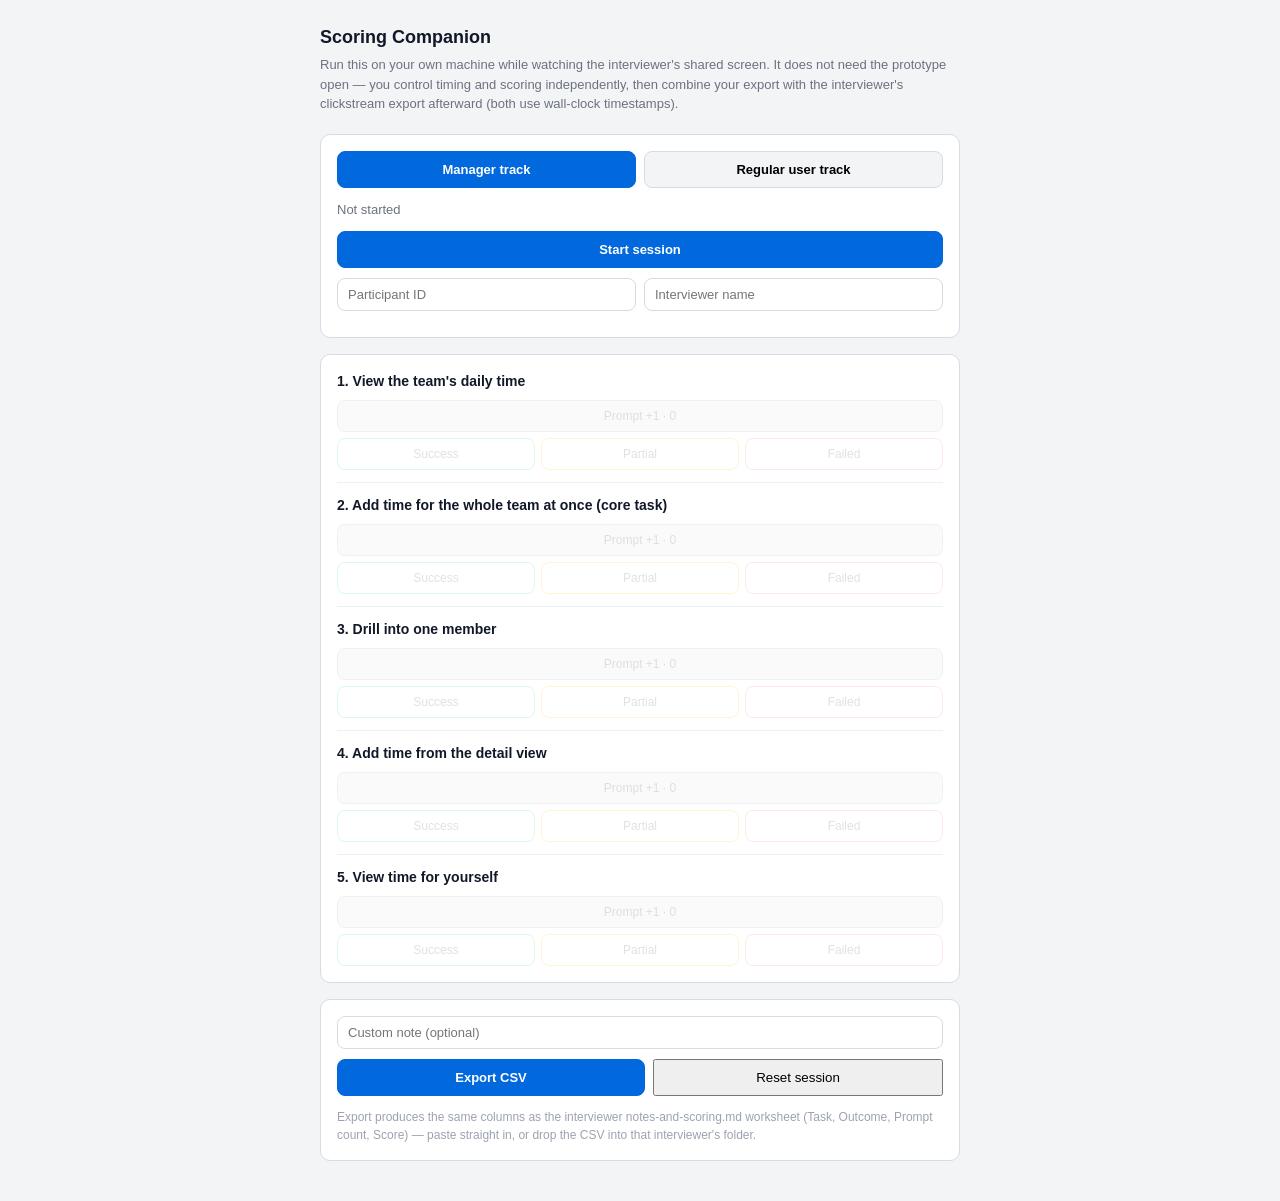
==== scoring-companion.html @ 5431b815 "Initial commit: Time Logged prototype" ====
<!DOCTYPE html>
<html lang="en">
<head>
<meta charset="UTF-8">
<title>Scoring Companion — Time Logged User Testing</title>
<style>
  * { box-sizing: border-box; }
  body {
    font: 14px/1.5 Roboto, -apple-system, sans-serif;
    background: #F3F4F6;
    color: #111827;
    margin: 0;
    padding: 24px;
  }
  .wrap { max-width: 640px; margin: 0 auto; }
  h1 { font-size: 18px; margin: 0 0 4px; }
  .sub { color: #6B7280; font-size: 13px; margin-bottom: 20px; }
  .card {
    background: #fff;
    border: 1px solid #D6DBE6;
    border-radius: 10px;
    padding: 16px;
    margin-bottom: 16px;
  }
  .track-tabs { display: flex; gap: 8px; margin-bottom: 12px; }
  .track-tabs button {
    flex: 1; padding: 10px; border-radius: 8px; border: 1px solid #D6DBE6;
    background: #F3F4F6; font-size: 13px; font-weight: 600; cursor: pointer;
  }
  .track-tabs button.active { background: #0168DD; color: #fff; border-color: #0168DD; }
  .row { display: flex; gap: 8px; margin-bottom: 10px; align-items: center; }
  input[type=text] {
    flex: 1; padding: 8px 10px; border: 1px solid #D6DBE6; border-radius: 8px; font-size: 13px;
  }
  button.primary {
    padding: 10px 16px; border-radius: 8px; border: 1px solid #0168DD;
    background: #0168DD; color: #fff; font-weight: 600; font-size: 13px; cursor: pointer;
  }
  button.primary:hover { background: #015bc0; }
  button.danger { background: #dc2626; border-color: #dc2626; }
  button.danger:hover { background: #b91c1c; }
  #stats { color: #6B7280; font-size: 13px; margin-bottom: 12px; }
  .task { border-top: 1px solid #eef0f3; padding-top: 12px; margin-top: 12px; }
  .task:first-child { border-top: none; padding-top: 0; margin-top: 0; }
  .task-label { font-weight: 600; font-size: 14px; margin-bottom: 8px; }
  .task-row { display: flex; gap: 6px; margin-bottom: 6px; }
  .task-row button {
    flex: 1; padding: 8px 4px; border-radius: 8px; border: 1px solid #D6DBE6;
    background: #F3F4F6; font-size: 12px; cursor: pointer;
  }
  .task-row button:hover { background: #e5e7eb; }
  .outcome-row { display: flex; gap: 6px; }
  .outcome-row button { flex: 1; padding: 8px 4px; border-radius: 8px; font-size: 12px; cursor: pointer; }
  .outcome-success { border: 1px solid #a7f3d0; background: #fff; }
  .outcome-success.active { background: #10b981; color: #fff; border-color: #10b981; font-weight: 600; }
  .outcome-partial { border: 1px solid #fde68a; background: #fff; }
  .outcome-partial.active { background: #f59e0b; color: #fff; border-color: #f59e0b; font-weight: 600; }
  .outcome-failed { border: 1px solid #fecaca; background: #fff; }
  .outcome-failed.active { background: #dc2626; color: #fff; border-color: #dc2626; font-weight: 600; }
  button:disabled { opacity: .4; cursor: not-allowed; }
  .hint { color: #9ca3af; font-size: 12px; margin-top: 12px; line-height: 1.5; }
  .export-row { display: flex; gap: 8px; }
  .export-row button { flex: 1; }
</style>
</head>
<body>
<div class="wrap">
  <h1>Scoring Companion</h1>
  <div class="sub">Run this on your own machine while watching the interviewer's shared screen. It does not need the prototype open — you control timing and scoring independently, then combine your export with the interviewer's clickstream export afterward (both use wall-clock timestamps).</div>

  <div class="card">
    <div class="track-tabs">
      <button id="tab-manager" class="active">Manager track</button>
      <button id="tab-user">Regular user track</button>
    </div>
    <div id="stats">Not started</div>
    <button id="startstop" class="primary" style="width:100%;">Start session</button>
    <div class="row" style="margin-top:10px;">
      <input type="text" id="pid" placeholder="Participant ID">
      <input type="text" id="interviewer" placeholder="Interviewer name">
    </div>
  </div>

  <div class="card" id="tasks"></div>

  <div class="card">
    <div class="row">
      <input type="text" id="custom-note" placeholder="Custom note (optional)">
    </div>
    <div class="export-row">
      <button id="export" class="primary">Export CSV</button>
      <button id="reset">Reset session</button>
    </div>
    <div class="hint">Export produces the same columns as the interviewer notes-and-scoring.md worksheet (Task, Outcome, Prompt count, Score) — paste straight in, or drop the CSV into that interviewer's folder.</div>
  </div>
</div>

<script>
(function() {
  'use strict';

  var TASKS = {
    manager: [
      "View the team's daily time",
      'Add time for the whole team at once (core task)',
      'Drill into one member',
      'Add time from the detail view',
      'View time for yourself',
    ],
    user: [
      'Add time for yourself',
      'View your time weekly',
    ],
  };
  var SCORE = { Success: 1, Partial: 0.5, Failed: 0 };

  var track = 'manager';
  var sessionState = 'idle'; /* idle | running | stopped */
  var sessionStart = null;
  var frozenElapsedMs = 0;
  var notes = [];
  var taskState = [];

  function elapsedMs() {
    return sessionState === 'running' ? (Date.now() - sessionStart) : frozenElapsedMs;
  }

  function resetTaskState() {
    taskState = TASKS[track].map(function() { return { prompts: 0, outcome: null }; });
  }
  resetTaskState();

  var tabManager = document.getElementById('tab-manager');
  var tabUser = document.getElementById('tab-user');
  var tasksEl = document.getElementById('tasks');
  var statsEl = document.getElementById('stats');
  var startStopBtn = document.getElementById('startstop');

  function taskBlock(n, label) {
    var div = document.createElement('div');
    div.className = 'task';
    div.innerHTML = ''
      + '<div class="task-label">' + n + '. ' + label + '</div>'
      + '<div class="task-row">'
      + '<button data-role="prompt" data-n="' + n + '">Prompt +1 · 0</button>'
      + '</div>'
      + '<div class="outcome-row">'
      + '<button class="outcome-success" data-role="outcome" data-outcome="Success" data-n="' + n + '">Success</button>'
      + '<button class="outcome-partial" data-role="outcome" data-outcome="Partial" data-n="' + n + '">Partial</button>'
      + '<button class="outcome-failed" data-role="outcome" data-outcome="Failed" data-n="' + n + '">Failed</button>'
      + '</div>';
    return div;
  }

  function renderTasks() {
    tasksEl.innerHTML = '';
    TASKS[track].forEach(function(label, i) { tasksEl.appendChild(taskBlock(i + 1, label)); });
    wireTaskButtons();
    updateButtonsForState();
  }

  function wireTaskButtons() {
    Array.prototype.forEach.call(tasksEl.querySelectorAll('[data-role="prompt"]'), function(btn) {
      btn.addEventListener('click', function() {
        var n = parseInt(btn.dataset.n, 10);
        taskState[n - 1].prompts++;
        btn.textContent = 'Prompt +1 · ' + taskState[n - 1].prompts;
      });
    });
    Array.prototype.forEach.call(tasksEl.querySelectorAll('[data-role="outcome"]'), function(btn) {
      btn.addEventListener('click', function() {
        var n = parseInt(btn.dataset.n, 10);
        var outcome = btn.dataset.outcome;
        taskState[n - 1].outcome = outcome;
        Array.prototype.forEach.call(tasksEl.querySelectorAll('[data-role="outcome"][data-n="' + n + '"]'), function(b) {
          b.classList.toggle('active', b.dataset.outcome === outcome);
        });
      });
    });
  }

  function updateButtonsForState() {
    var running = sessionState === 'running';
    Array.prototype.forEach.call(tasksEl.querySelectorAll('button'), function(btn) { btn.disabled = !running; });
    tabManager.disabled = running;
    tabUser.disabled = running;
  }

  function setTrack(t) {
    if (sessionState === 'running') return;
    track = t;
    tabManager.classList.toggle('active', t === 'manager');
    tabUser.classList.toggle('active', t === 'user');
    resetTaskState();
    renderTasks();
  }
  tabManager.addEventListener('click', function() { setTrack('manager'); });
  tabUser.addEventListener('click', function() { setTrack('user'); });

  function renderStats() {
    var elapsed = Math.round(elapsedMs() / 1000);
    if (sessionState === 'idle') statsEl.textContent = 'Not started';
    else if (sessionState === 'running') statsEl.textContent = elapsed + 's elapsed';
    else statsEl.textContent = 'Stopped at ' + elapsed + 's';
  }
  setInterval(renderStats, 1000);

  startStopBtn.addEventListener('click', function() {
    if (sessionState === 'running') {
      frozenElapsedMs = elapsedMs();
      sessionState = 'stopped';
      startStopBtn.textContent = 'Start session';
      startStopBtn.classList.remove('danger');
    } else {
      if (taskState.some(function(s) { return s.outcome; }) &&
        !confirm('Start a new session? This clears current scores — export first if you still need them.')) return;
      resetTaskState();
      notes = [];
      sessionStart = Date.now();
      frozenElapsedMs = 0;
      sessionState = 'running';
      startStopBtn.textContent = 'Stop session';
      startStopBtn.classList.add('danger');
      renderTasks();
    }
    updateButtonsForState();
    renderStats();
  });

  function csvEscape(v) {
    v = String(v == null ? '' : v);
    if (/[",\n]/.test(v)) v = '"' + v.replace(/"/g, '""') + '"';
    return v;
  }
  function toRows(rows) {
    return rows.map(function(r) { return r.map(csvEscape).join(','); }).join('\n');
  }

  document.getElementById('export').addEventListener('click', function() {
    var pid = document.getElementById('pid').value || '';
    var interviewer = document.getElementById('interviewer').value || '';
    var note = document.getElementById('custom-note').value || '';
    var blocks = [];

    blocks.push(toRows([
      ['Participant', 'Interviewer', 'Track', 'Date', 'Duration (s)', 'Note'],
      [pid, interviewer, track, new Date().toISOString().slice(0, 10), Math.round(elapsedMs() / 1000), note],
    ]));

    var scoringRows = [['Task', 'Outcome', 'Prompt count', 'Score']];
    TASKS[track].forEach(function(label, i) {
      var st = taskState[i];
      scoringRows.push([
        'Task ' + (i + 1) + ' — ' + label,
        st.outcome || '',
        st.outcome ? st.prompts : '',
        st.outcome ? SCORE[st.outcome] : '',
      ]);
    });
    blocks.push(toRows(scoringRows));

    var csv = blocks.join('\n\n');
    var pidClean = (pid || 'participant').trim().replace(/[^a-z0-9_-]+/gi, '_');
    var blob = new Blob([csv], { type: 'text/csv' });
    var a = document.createElement('a');
    a.href = URL.createObjectURL(blob);
    a.download = 'scoring-' + track + '-' + pidClean + '-' + new Date().toISOString().slice(0, 10) + '.csv';
    document.body.appendChild(a);
    a.click();
    a.remove();
    URL.revokeObjectURL(a.href);
  });

  document.getElementById('reset').addEventListener('click', function() {
    if (!confirm('Reset the current session? This clears all scores.')) return;
    sessionState = 'idle';
    sessionStart = null;
    frozenElapsedMs = 0;
    startStopBtn.textContent = 'Start session';
    startStopBtn.classList.remove('danger');
    resetTaskState();
    renderTasks();
    updateButtonsForState();
    renderStats();
  });

  renderTasks();
  renderStats();
})();
</script>
</body>
</html>
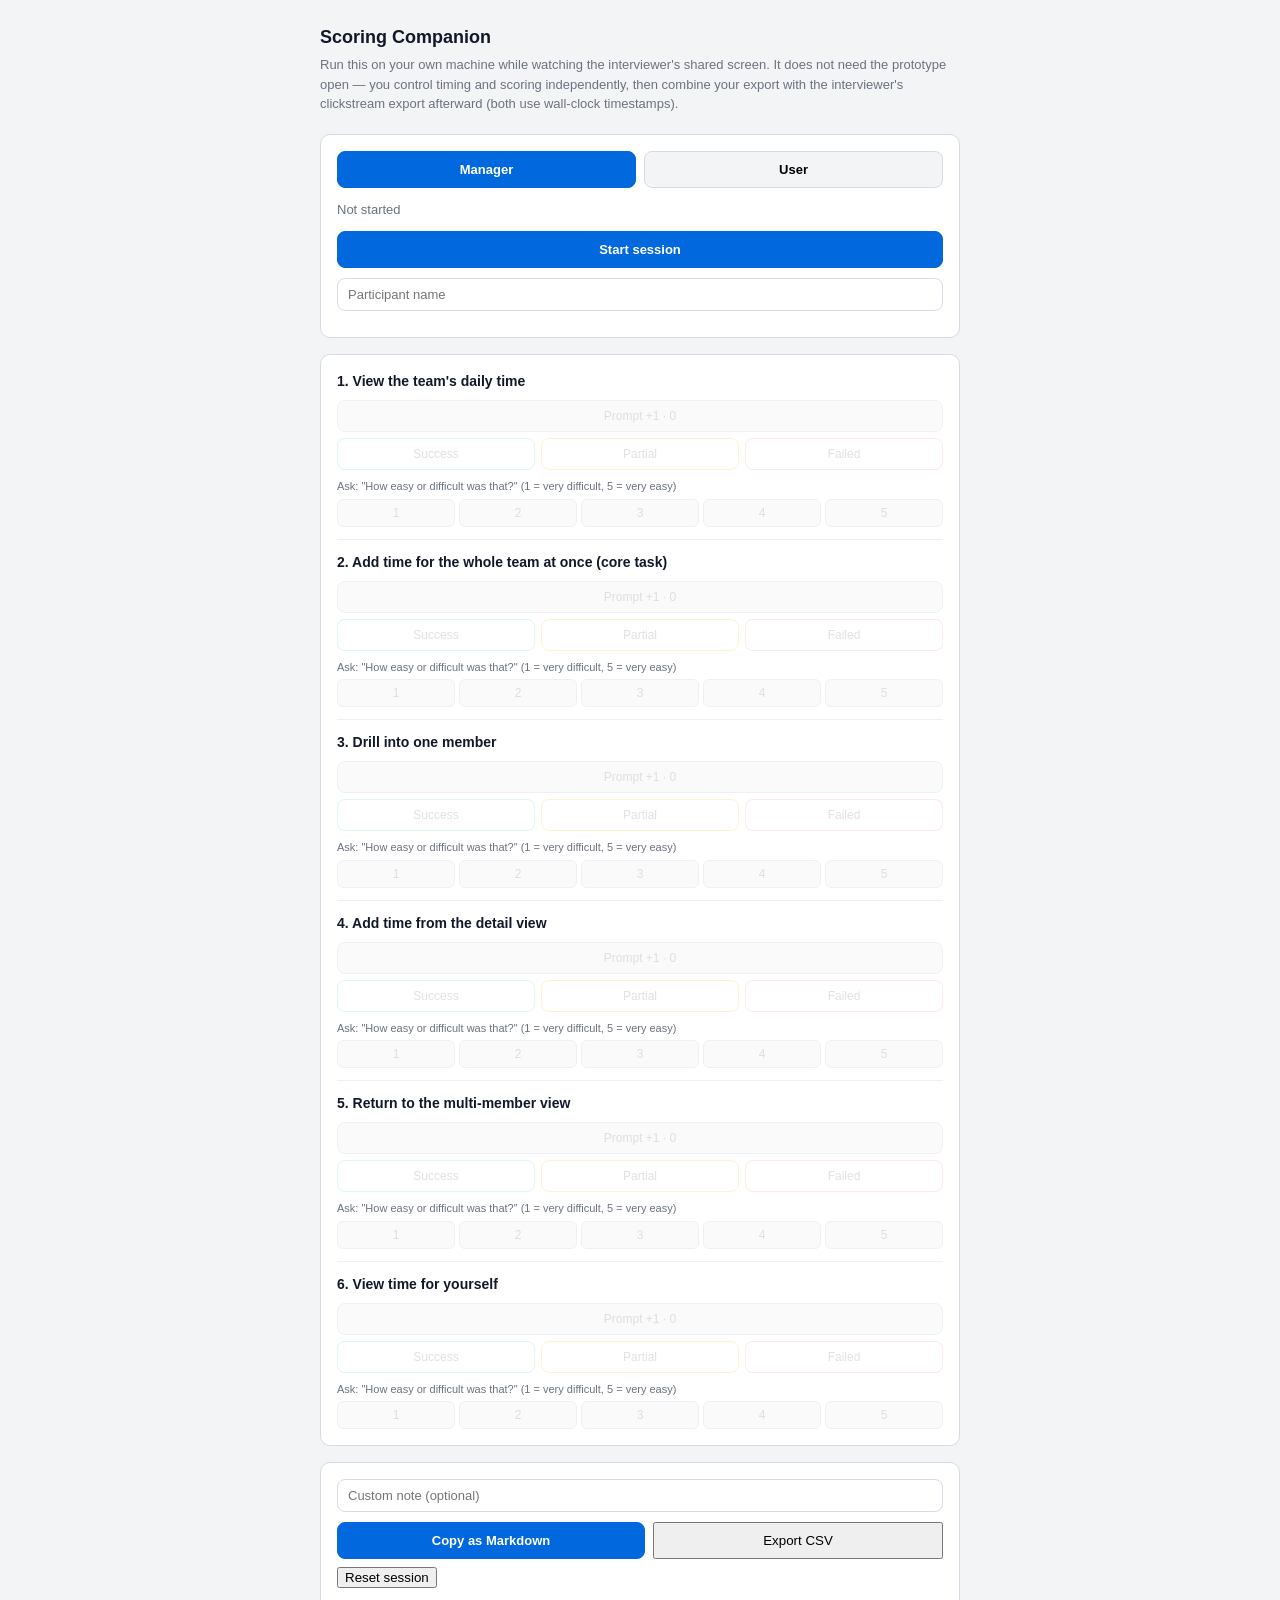
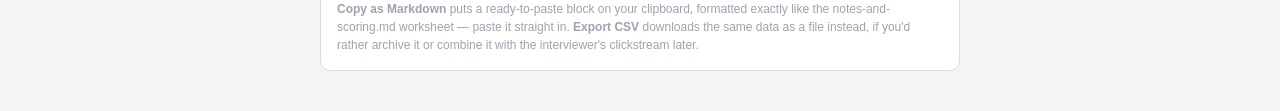
==== commit 1a0c7776: "Reorganize user-testing docs and simplify SEQ scale to 1-5 Move the test script and interviewer note" ====
--- a/scoring-companion.html
+++ b/scoring-companion.html
@@ -57,6 +57,13 @@
   .outcome-partial.active { background: #f59e0b; color: #fff; border-color: #f59e0b; font-weight: 600; }
   .outcome-failed { border: 1px solid #fecaca; background: #fff; }
   .outcome-failed.active { background: #dc2626; color: #fff; border-color: #dc2626; font-weight: 600; }
+  .seq-label { font-size: 11px; color: #6B7280; margin: 8px 0 4px; }
+  .seq-row { display: flex; gap: 4px; }
+  .seq-row button {
+    flex: 1; padding: 6px 0; border-radius: 6px; border: 1px solid #D6DBE6;
+    background: #F3F4F6; font-size: 12px; cursor: pointer;
+  }
+  .seq-row button.active { background: #0168DD; color: #fff; border-color: #0168DD; font-weight: 600; }
   button:disabled { opacity: .4; cursor: not-allowed; }
   .hint { color: #9ca3af; font-size: 12px; margin-top: 12px; line-height: 1.5; }
   .export-row { display: flex; gap: 8px; }
@@ -70,14 +77,13 @@
 
   <div class="card">
     <div class="track-tabs">
-      <button id="tab-manager" class="active">Manager track</button>
-      <button id="tab-user">Regular user track</button>
+      <button id="tab-manager" class="active">Manager</button>
+      <button id="tab-user">User</button>
     </div>
     <div id="stats">Not started</div>
     <button id="startstop" class="primary" style="width:100%;">Start session</button>
     <div class="row" style="margin-top:10px;">
-      <input type="text" id="pid" placeholder="Participant ID">
-      <input type="text" id="interviewer" placeholder="Interviewer name">
+      <input type="text" id="pid" placeholder="Participant name">
     </div>
   </div>
 
@@ -88,10 +94,11 @@
       <input type="text" id="custom-note" placeholder="Custom note (optional)">
     </div>
     <div class="export-row">
-      <button id="export" class="primary">Export CSV</button>
-      <button id="reset">Reset session</button>
+      <button id="copy-md" class="primary">Copy as Markdown</button>
+      <button id="export">Export CSV</button>
     </div>
-    <div class="hint">Export produces the same columns as the interviewer notes-and-scoring.md worksheet (Task, Outcome, Prompt count, Score) — paste straight in, or drop the CSV into that interviewer's folder.</div>
+    <button id="reset" style="margin-top:8px;">Reset session</button>
+    <div class="hint"><b>Copy as Markdown</b> puts a ready-to-paste block on your clipboard, formatted exactly like the notes-and-scoring.md worksheet — paste it straight in. <b>Export CSV</b> downloads the same data as a file instead, if you'd rather archive it or combine it with the interviewer's clickstream later.</div>
   </div>
 </div>
 
@@ -105,6 +112,7 @@
       'Add time for the whole team at once (core task)',
       'Drill into one member',
       'Add time from the detail view',
+      'Return to the multi-member view',
       'View time for yourself',
     ],
     user: [
@@ -126,7 +134,7 @@
   }
 
   function resetTaskState() {
-    taskState = TASKS[track].map(function() { return { prompts: 0, outcome: null }; });
+    taskState = TASKS[track].map(function() { return { prompts: 0, outcome: null, seq: null }; });
   }
   resetTaskState();
 
@@ -148,6 +156,12 @@
       + '<button class="outcome-success" data-role="outcome" data-outcome="Success" data-n="' + n + '">Success</button>'
       + '<button class="outcome-partial" data-role="outcome" data-outcome="Partial" data-n="' + n + '">Partial</button>'
       + '<button class="outcome-failed" data-role="outcome" data-outcome="Failed" data-n="' + n + '">Failed</button>'
+      + '</div>'
+      + '<div class="seq-label">Ask: "How easy or difficult was that?" (1 = very difficult, 5 = very easy)</div>'
+      + '<div class="seq-row">'
+      + [1, 2, 3, 4, 5].map(function(v) {
+          return '<button data-role="seq" data-val="' + v + '" data-n="' + n + '">' + v + '</button>';
+        }).join('')
       + '</div>';
     return div;
   }
@@ -174,6 +188,16 @@
         taskState[n - 1].outcome = outcome;
         Array.prototype.forEach.call(tasksEl.querySelectorAll('[data-role="outcome"][data-n="' + n + '"]'), function(b) {
           b.classList.toggle('active', b.dataset.outcome === outcome);
+        });
+      });
+    });
+    Array.prototype.forEach.call(tasksEl.querySelectorAll('[data-role="seq"]'), function(btn) {
+      btn.addEventListener('click', function() {
+        var n = parseInt(btn.dataset.n, 10);
+        var val = parseInt(btn.dataset.val, 10);
+        taskState[n - 1].seq = val;
+        Array.prototype.forEach.call(tasksEl.querySelectorAll('[data-role="seq"][data-n="' + n + '"]'), function(b) {
+          b.classList.toggle('active', parseInt(b.dataset.val, 10) === val);
         });
       });
     });
@@ -236,18 +260,67 @@
     return rows.map(function(r) { return r.map(csvEscape).join(','); }).join('\n');
   }
 
+  function trackLabel() { return track === 'manager' ? 'Manager' : 'User'; }
+
+  function buildMarkdown() {
+    var pid = document.getElementById('pid').value || '______';
+    var date = new Date().toISOString().slice(0, 10);
+    var lines = [];
+    lines.push('### Participant: ' + pid + '&nbsp;&nbsp;&nbsp; Date: ' + date);
+    lines.push('');
+    lines.push('| Task | Outcome (Success / Partial / Failed) | Prompt count | Score | Ease (SEQ 1–5) |');
+    lines.push('|---|---|---|---|---|');
+    TASKS[track].forEach(function(label, i) {
+      var st = taskState[i];
+      lines.push('| ' + trackLabel() + ' Task ' + (i + 1) + ' — ' + label + ' | '
+        + (st.outcome || '') + ' | '
+        + (st.outcome ? st.prompts : '') + ' | '
+        + (st.outcome ? SCORE[st.outcome] : '') + ' | '
+        + (st.seq || '') + ' |');
+    });
+    lines.push('');
+    lines.push('**Notes:**');
+    TASKS[track].forEach(function(label, i) {
+      lines.push('- ' + trackLabel() + ' Task ' + (i + 1) + ':');
+    });
+    var note = document.getElementById('custom-note').value;
+    if (note) lines[lines.length - 1] += ' ' + note;
+    lines.push('');
+    lines.push('**Wrap-up answers:**');
+    if (track === 'manager') {
+      lines.push('- Explain-to-a-teammate quote:');
+      lines.push('- Clarity rating (1–5) + reason:');
+    } else {
+      lines.push('- Explain-to-a-coworker quote:');
+      lines.push('- "Felt like usual page" rating (1–5) + reason:');
+    }
+    lines.push('- Naming answer — fresh (Section 2):');
+    lines.push('- Naming answer — after use (Section 6):');
+    return lines.join('\n');
+  }
+
+  document.getElementById('copy-md').addEventListener('click', function() {
+    var btn = document.getElementById('copy-md');
+    var original = btn.textContent;
+    navigator.clipboard.writeText(buildMarkdown()).then(function() {
+      btn.textContent = 'Copied!';
+      setTimeout(function() { btn.textContent = original; }, 1500);
+    }, function() {
+      alert('Clipboard access was blocked by the browser. Try Export CSV instead.');
+    });
+  });
+
   document.getElementById('export').addEventListener('click', function() {
     var pid = document.getElementById('pid').value || '';
-    var interviewer = document.getElementById('interviewer').value || '';
     var note = document.getElementById('custom-note').value || '';
     var blocks = [];
 
     blocks.push(toRows([
-      ['Participant', 'Interviewer', 'Track', 'Date', 'Duration (s)', 'Note'],
-      [pid, interviewer, track, new Date().toISOString().slice(0, 10), Math.round(elapsedMs() / 1000), note],
+      ['Participant', 'Track', 'Date', 'Duration (s)', 'Note'],
+      [pid, track, new Date().toISOString().slice(0, 10), Math.round(elapsedMs() / 1000), note],
     ]));
 
-    var scoringRows = [['Task', 'Outcome', 'Prompt count', 'Score']];
+    var scoringRows = [['Task', 'Outcome', 'Prompt count', 'Score', 'Ease (SEQ 1-5)']];
     TASKS[track].forEach(function(label, i) {
       var st = taskState[i];
       scoringRows.push([
@@ -255,6 +328,7 @@
         st.outcome || '',
         st.outcome ? st.prompts : '',
         st.outcome ? SCORE[st.outcome] : '',
+        st.seq || '',
       ]);
     });
     blocks.push(toRows(scoringRows));
@@ -264,7 +338,7 @@
     var blob = new Blob([csv], { type: 'text/csv' });
     var a = document.createElement('a');
     a.href = URL.createObjectURL(blob);
-    a.download = 'scoring-' + track + '-' + pidClean + '-' + new Date().toISOString().slice(0, 10) + '.csv';
+    a.download = 'scoring-' + track + '-' + pidClean + '.csv';
     document.body.appendChild(a);
     a.click();
     a.remove();
